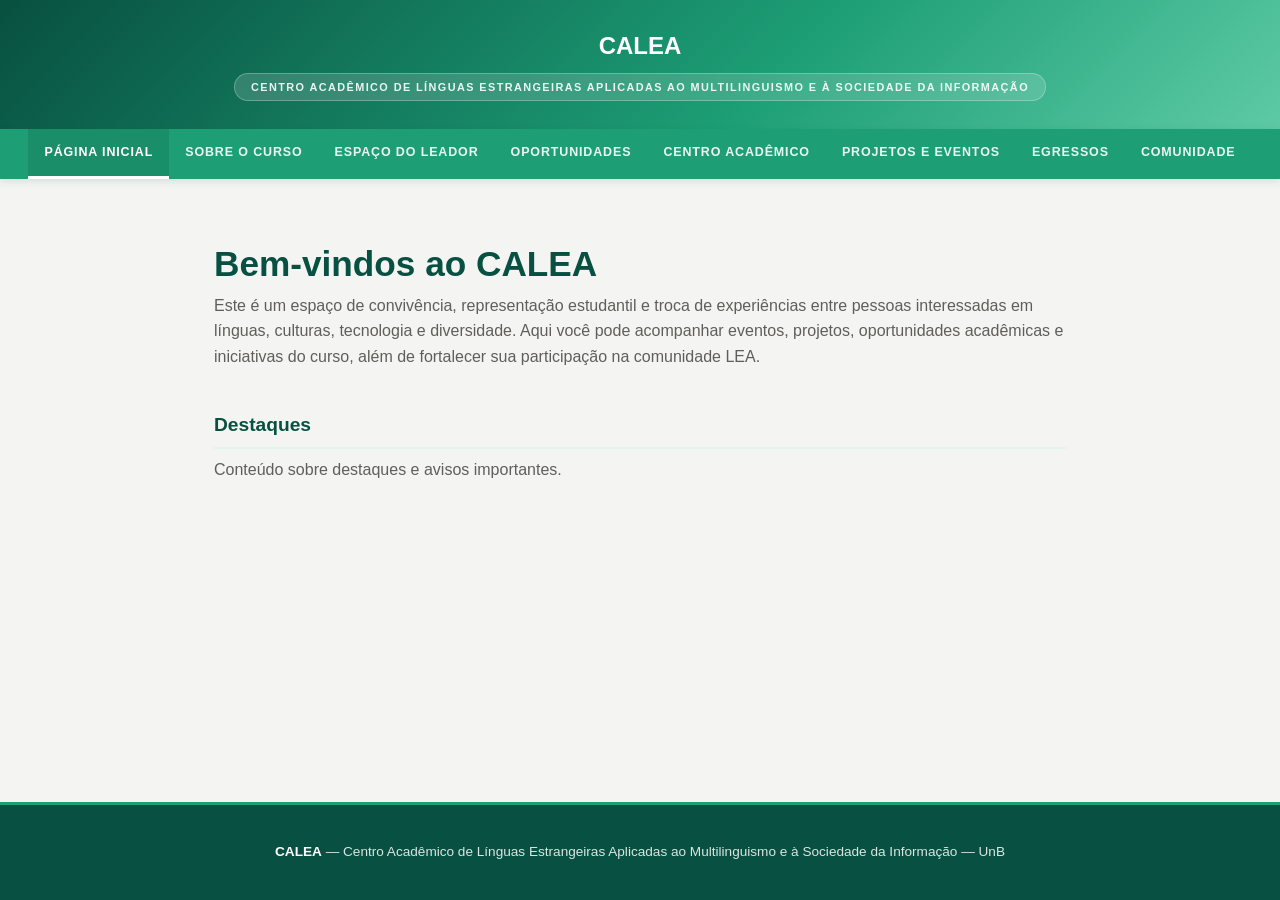
==== index.html @ 13c32c05 "Add files via upload" ====
<!DOCTYPE html>
<html lang="pt-br">
<head>
    <meta charset="UTF-8">
    <meta name="viewport" content="width=device-width, initial-scale=1.0">
    <title>CALEA — Página Inicial</title>
    <link rel="stylesheet" href="style.css">
    <link rel="icon" type="image/png" sizes="16x16" href="imagens_favicons/favicon_io/favicon-16x16.png">
</head>
<body>
    <header>
        <h1><a href="index.html">CALEA</a></h1>
        <div class="hero-tag">Centro Acadêmico de Línguas Estrangeiras APLICADAS ao Multilinguismo e à Sociedade da Informação</div>
    </header>

    <nav>
        <a href="index.html" class="ativo">Página Inicial</a>
        <a href="sobre_o_curso.html">Sobre o Curso</a>
        <a href="espaco_leador.html">Espaço do Leador</a>
        <a href="oportunidades.html">Oportunidades</a>
        <a href="calea.html">Centro Acadêmico</a>
        <a href="projetos_eventos.html">Projetos e Eventos</a>
        <a href="egressos.html">Egressos</a>
        <a href="comunidade.html">Comunidade</a>
    </nav>

    <main>
        <h1>Bem-vindos ao CALEA</h1>
        <p>Este é um espaço de convivência, representação estudantil e troca de experiências entre 
        pessoas interessadas em línguas, culturas, tecnologia e diversidade. Aqui você pode acompanhar
         eventos, projetos, oportunidades acadêmicas e iniciativas do curso, além de fortalecer sua participação na comunidade LEA.</p>

        <h2>Destaques</h2>
        <p>Conteúdo sobre destaques e avisos importantes.</p>
    </main>

    <footer>
        <p><strong>CALEA</strong> &mdash; Centro Acadêmico de Línguas Estrangeiras Aplicadas ao Multilinguismo e à Sociedade da Informação &mdash; UnB</p>
    </footer>
</body>
</html>
---- style.css ----
/* ══════════════════════════════════════════
   CALEA — Folha de estilos global
   ══════════════════════════════════════════ */

:root {
    --verde: #1D9E75;
    --verde-escuro: #085041;
    --verde-claro: #E1F5EE;
    --verde-medio: #5DCAA5;
    --cinza-bg: #f4f5f2;
    --cinza-borda: #dde0da;
    --texto: #1a1a18;
    --texto-muted: #5f5e5a;
    --branco: #ffffff;
    --sombra-suave: 0 2px 12px rgba(8, 80, 65, 0.08);
    --sombra-media: 0 4px 24px rgba(8, 80, 65, 0.13);
    --raio: 14px;
    --raio-sm: 8px;
    --raio-pill: 999px;
}

/* ── RESET & BASE ── */
*, *::before, *::after { box-sizing: border-box; }

html, body { min-height: 100%; }

body {
    display: flex;
    flex-direction: column;
    min-height: 100vh;
    font-family: Arial, Verdana, Tahoma, Helvetica, sans-serif;
    margin: 0;
    padding: 0;
    font-size: 16px;
    background-color: var(--cinza-bg);
    color: var(--texto);
    line-height: 1.6;
}

main {
    flex: 1;
    max-width: 900px;
    margin: 0 auto;
    padding: 2.5rem 1.5rem 4rem;
    width: 100%;
    text-align: left;
}

/* ── TIPOGRAFIA GERAL ── */
h1 {
    font-size: clamp(1.6rem, 4vw, 2.2rem);
    font-weight: 800;
    color: var(--verde-escuro);
    margin-bottom: 0.5rem;
    line-height: 1.2;
}

h2 {
    font-size: 1.2rem;
    font-weight: 700;
    color: var(--verde-escuro);
    margin-top: 2.5rem;
    margin-bottom: 0.5rem;
    padding-bottom: 0.4rem;
    border-bottom: 2px solid var(--verde-claro);
}

h3 {
    font-size: 1rem;
    font-weight: 700;
    color: var(--verde);
    margin-top: 1.75rem;
    margin-bottom: 0.4rem;
}

p { margin: 0.5rem 0 1rem; color: var(--texto-muted); }

/* ── LINKS ── */
a { color: var(--verde); text-decoration: none; }
a:hover { color: var(--verde-escuro); text-decoration: underline; }

/* ══════════════════════════════════════════
   HEADER
   ══════════════════════════════════════════ */
header {
    background: linear-gradient(135deg, #085041 0%, #1D9E75 60%, #5DCAA5 100%);
    color: #fff;
    padding: 2rem 2rem 1.75rem;
    text-align: center;
    position: relative;
}

header h1 {
    font-size: 1.5rem;
    font-weight: 800;
    color: #fff;
    margin: 0 0 0.75rem;
    line-height: 1.2;
    border-bottom: none;
    padding-bottom: 0;
}

header h1 a { color: #fff; text-decoration: none; }
header h1 a:hover { color: rgba(255,255,255,0.8); text-decoration: none; }


.hero-tag {
    display: inline-block;
    background: rgba(255,255,255,0.15);
    border: 1px solid rgba(255,255,255,0.25);
    border-radius: 999px;
    padding: 0.3rem 1rem;
    font-size: 0.68rem;
    font-weight: 600;
    letter-spacing: 0.13em;
    text-transform: uppercase;
    color: rgba(255,255,255,0.9);
    line-height: 1.5;
}

/* ══════════════════════════════════════════
   NAVEGAÇÃO
   ══════════════════════════════════════════ */
nav {
    background-color: var(--verde);
    padding: 0;
    display: flex;
    flex-wrap: wrap;
    justify-content: center;
    gap: 0;
    box-shadow: 0 2px 8px rgba(8,80,65,0.15);
    position: sticky;
    top: 0;
    z-index: 100;
}

nav a,
.dropbtn {
    color: rgba(255,255,255,0.9);
    text-decoration: none;
    padding: 0.85rem 1rem;
    display: inline-block;
    font-size: 0.78rem;
    font-weight: 700;
    letter-spacing: 0.07em;
    text-transform: uppercase;
    border-bottom: 3px solid transparent;
    transition: background-color 0.18s ease, border-color 0.18s ease, color 0.18s ease;
}

nav a:hover,
.dropdown:hover .dropbtn {
    background-color: rgba(0,0,0,0.12);
    color: #fff;
    border-bottom-color: rgba(255,255,255,0.5);
    text-decoration: none;
}

nav a.ativo {
    border-bottom-color: #fff;
    color: #fff;
    background-color: rgba(0,0,0,0.1);
}

/* ── DROPDOWN ── */
.dropdown { position: relative; display: inline-block; }

.dropdown-content {
    display: none;
    position: absolute;
    top: 100%;
    left: 0;
    min-width: 200px;
    background-color: var(--branco);
    box-shadow: var(--sombra-media);
    z-index: 200;
    border-radius: 0 0 var(--raio-sm) var(--raio-sm);
    overflow: hidden;
}

.dropdown-content a {
    display: block;
    padding: 0.75rem 1rem;
    color: var(--verde-escuro);
    font-size: 0.85rem;
    border-bottom: none;
    letter-spacing: 0;
    text-transform: none;
    font-weight: 500;
}

.dropdown-content a:hover { background-color: var(--verde-claro); color: var(--verde-escuro); }
.dropdown:hover .dropdown-content { display: block; }

/* ══════════════════════════════════════════
   AVATARES
   ══════════════════════════════════════════ */
.avatar {
    width: 48px;
    height: 48px;
    border-radius: 50%;
    background: var(--verde-claro);
    color: var(--verde-escuro);
    font-size: 0.78rem;
    font-weight: 800;
    display: flex;
    align-items: center;
    justify-content: center;
    border: 2px solid var(--verde-medio);
    letter-spacing: 0.05em;
}

/* ══════════════════════════════════════════
   CARDS DE MEMBROS / GESTÃO
   ══════════════════════════════════════════ */
.container { max-width: 860px; margin: 0 auto; padding: 0; }

.gestao-grid {
    display: grid;
    grid-template-columns: repeat(auto-fit, minmax(160px, 1fr));
    gap: 1rem;
    margin-bottom: 1.5rem;
}

.membro-card {
    background: var(--branco);
    border: 1px solid var(--cinza-borda);
    border-radius: var(--raio);
    padding: 1.5rem 1rem;
    text-align: center;
    box-shadow: var(--sombra-suave);
    transition: box-shadow 0.2s, transform 0.2s;
}

.membro-card:hover {
    box-shadow: var(--sombra-media);
    transform: translateY(-2px);
}

.membro-card h4 {
    font-size: 0.88rem;
    font-weight: 700;
    margin: 0.5rem 0 0.2rem;
    color: var(--texto);
    border: none;
    padding: 0;
}

.membro-card .cargo {
    font-size: 0.75rem;
    color: var(--verde);
    font-weight: 600;
}

.lattes-link:hover { color: var(--verde-escuro); }

/* ══════════════════════════════════════════
   BOTÕES SOCIAL / PDF
   ══════════════════════════════════════════ */
.social-links { margin: 0.75rem 0; }

.social-links .btn-social {
    display: inline-flex;
    align-items: center;
    gap: 0.5rem;
    padding: 0.7rem 1.25rem;
    border: 1.5px solid var(--verde);
    border-radius: var(--raio-pill);
    background: var(--verde-claro);
    color: var(--verde-escuro);
    font-size: 0.92rem;
    font-weight: 700;
    text-decoration: none;
    transition: background 0.2s, color 0.2s, transform 0.2s, box-shadow 0.2s;
}

.social-links .btn-social i { font-size: 1.1rem; }

.social-links .btn-social:hover {
    background: var(--verde);
    color: #fff;
    transform: translateY(-2px);
    box-shadow: 0 4px 12px rgba(29,158,117,0.25);
    text-decoration: none;
}

.pdf-link { margin: 1rem 0 0; }

.pdf-link .btn-pdf {
    display: inline-flex;
    align-items: center;
    gap: 0.5rem;
    padding: 0.7rem 1.25rem;
    border: 1.5px solid var(--verde);
    border-radius: var(--raio-pill);
    background: #fff;
    color: var(--verde-escuro);
    font-size: 0.92rem;
    font-weight: 700;
    text-decoration: none;
    transition: background 0.2s, color 0.2s, transform 0.2s, box-shadow 0.2s;
}

.pdf-link .btn-pdf:hover {
    background: var(--verde);
    color: #fff;
    transform: translateY(-2px);
    box-shadow: 0 4px 12px rgba(29,158,117,0.25);
    text-decoration: none;
}

/* ══════════════════════════════════════════
   SEÇÃO FAQ
   ══════════════════════════════════════════ */
#faq {
    background: var(--branco);
    border-top: 1px solid var(--cinza-borda);
    padding: 3rem 1.5rem;
}

#faq .container {
    max-width: 720px;
    margin: 0 auto;
    padding: 0;
}

.section-title {
    font-size: 1.3rem;
    font-weight: 800;
    color: var(--verde-escuro);
    text-align: center;
    margin-bottom: 1.5rem;
    border: none;
    padding: 0;
}

.faq-list { display: grid; gap: 0.6rem; }

.faq-list details {
    background: var(--cinza-bg);
    border: 1px solid var(--cinza-borda);
    border-radius: var(--raio-sm);
    overflow: hidden;
    transition: box-shadow 0.2s;
}

.faq-list details[open] {
    border-color: var(--verde-medio);
    box-shadow: 0 0 0 3px rgba(29,158,117,0.08);
}

.faq-list summary {
    padding: 1rem 1.25rem;
    font-size: 0.92rem;
    font-weight: 600;
    color: var(--verde-escuro);
    cursor: pointer;
    list-style: none;
    display: flex;
    justify-content: space-between;
    align-items: center;
    user-select: none;
}

.faq-list summary::-webkit-details-marker { display: none; }

.faq-list summary::after {
    content: '+';
    font-size: 1.3rem;
    font-weight: 300;
    color: var(--verde);
    transition: transform 0.25s;
    flex-shrink: 0;
    margin-left: 1rem;
}

.faq-list details[open] summary::after {
    transform: rotate(45deg);
}

.faq-list details p {
    padding: 0 1.25rem 1rem;
    margin: 0;
    font-size: 0.9rem;
    color: var(--texto-muted);
    border-top: 1px solid var(--cinza-borda);
    padding-top: 0.75rem;
}

/* ══════════════════════════════════════════
   DURAÇÃO DO CURSO
   ══════════════════════════════════════════ */
.duracao-container {
    display: flex;
    align-items: center;
    justify-content: flex-start;
    gap: 1rem;
    margin: 1.25rem 0;
}

.duracao-destaque {
    display: flex;
    flex-direction: column;
    align-items: center;
    background: var(--verde-claro);
    border: 1px solid var(--cinza-borda);
    border-radius: var(--raio);
    padding: 1rem 2rem;
    min-width: 100px;
}

.duracao-num {
    font-size: 2.8rem;
    font-weight: 800;
    color: var(--verde-escuro);
    line-height: 1;
}

.duracao-label {
    font-size: 0.75rem;
    font-weight: 700;
    text-transform: uppercase;
    letter-spacing: 0.1em;
    color: var(--verde);
    margin-top: 0.3rem;
}

.duracao-sep { font-size: 2rem; color: var(--cinza-borda); font-weight: 300; }

/* ══════════════════════════════════════════
   ESTRUTURA CURRICULAR
   ══════════════════════════════════════════ */
.sec-desc {
    color: var(--texto-muted);
    font-size: 0.92rem;
    margin-bottom: 1.25rem;
}

.curriculo-grid {
    display: flex;
    gap: 1rem;
    justify-content: flex-start;
    flex-wrap: wrap;
    margin: 0 0 1.5rem;
}

.curriculo-card {
    display: flex;
    flex-direction: column;
    align-items: center;
    background: var(--branco);
    border: 1px solid var(--cinza-borda);
    border-radius: var(--raio);
    padding: 1.25rem 2rem;
    min-width: 200px;
    text-decoration: none;
    color: inherit;
    box-shadow: var(--sombra-suave);
    transition: border-color 0.2s, box-shadow 0.2s, transform 0.2s;
}

.curriculo-card:hover {
    border-color: var(--verde);
    box-shadow: var(--sombra-media);
    transform: translateY(-2px);
    text-decoration: none;
}

.curriculo-card--destaque {
    border-color: var(--verde);
    box-shadow: 0 0 0 3px rgba(29,158,117,0.15);
}

.curriculo-badge {
    font-size: 0.68rem;
    font-weight: 700;
    text-transform: uppercase;
    letter-spacing: 0.1em;
    background: var(--verde);
    color: #fff;
    border-radius: var(--raio-pill);
    padding: 0.15rem 0.65rem;
    margin-bottom: 0.75rem;
}

.curriculo-codigo { font-size: 1.6rem; font-weight: 800; color: var(--verde-escuro); line-height: 1; }
.curriculo-ano { font-size: 0.78rem; color: var(--texto-muted); margin-top: 0.3rem; }
.curriculo-link { font-size: 0.78rem; font-weight: 600; color: var(--verde); margin-top: 0.75rem; }

/* ══════════════════════════════════════════
   FLUXO SEMESTRAL
   ══════════════════════════════════════════ */
.fluxo-grid {
    display: grid;
    grid-template-columns: repeat(auto-fit, minmax(200px, 1fr));
    gap: 0.75rem;
    margin: 0 0 2rem;
    text-align: left;
}

.fluxo-sem {
    background: var(--branco);
    border: 1px solid var(--cinza-borda);
    border-radius: var(--raio-sm);
    overflow: hidden;
    box-shadow: var(--sombra-suave);
}

.fluxo-sem-header {
    background: var(--verde-escuro);
    color: #fff;
    font-size: 0.78rem;
    font-weight: 700;
    padding: 0.55rem 0.9rem;
    display: flex;
    justify-content: space-between;
    letter-spacing: 0.04em;
}

.fluxo-sem-header span { font-weight: 400; opacity: 0.8; }

.fluxo-sem ul { list-style: none; margin: 0; padding: 0.6rem 0.9rem; }

.fluxo-sem ul li {
    font-size: 0.82rem;
    color: var(--texto);
    padding: 0.28rem 0;
    border-bottom: 1px solid rgba(0,0,0,0.06);
    line-height: 1.35;
}

.fluxo-sem ul li:last-child { border-bottom: none; }

/* ══════════════════════════════════════════
   CALENDÁRIO ACADÊMICO
   ══════════════════════════════════════════ */
.cal-periodo-grid {
    display: grid;
    grid-template-columns: repeat(auto-fit, minmax(150px, 1fr));
    gap: 0.75rem;
    margin: 0 0 1.5rem;
}

.cal-periodo {
    background: var(--verde-escuro);
    color: #fff;
    border-radius: var(--raio-sm);
    padding: 1rem 0.75rem;
    display: flex;
    flex-direction: column;
    align-items: center;
    gap: 0.35rem;
    box-shadow: var(--sombra-suave);
}

.cal-periodo-label {
    font-size: 0.7rem;
    font-weight: 600;
    text-transform: uppercase;
    letter-spacing: 0.08em;
    opacity: 0.75;
    line-height: 1.3;
    text-align: center;
}

.cal-periodo-data { font-size: 1rem; font-weight: 700; }

/* ══════════════════════════════════════════
   OUTROS COMPONENTES LEGADOS
   ══════════════════════════════════════════ */
.doc-list { display: grid; gap: 0.75rem; }
.doc-item { display: flex; align-items: center; justify-content: space-between; padding: 1rem 1.25rem; background: var(--branco); border: 1px solid var(--cinza-borda); border-radius: var(--raio-sm); gap: 1rem; }
.doc-item-info { display: flex; align-items: center; gap: 0.75rem; }
.doc-item-info .doc-icon { font-size: 1.2rem; }
.doc-item-info h4 { font-size: 0.9rem; font-weight: 600; border: none; padding: 0; margin: 0; color: var(--texto); }
.doc-item-info p { font-size: 0.78rem; color: var(--texto-muted); margin: 0; }

.contato-grid { display: grid; grid-template-columns: repeat(auto-fit, minmax(200px, 1fr)); gap: 1rem; }
.contato-item { display: flex; align-items: flex-start; gap: 0.75rem; padding: 1.25rem; background: var(--branco); border: 1px solid var(--cinza-borda); border-radius: var(--raio-sm); }
.contato-icon { width: 38px; height: 38px; border-radius: 9px; background: var(--verde-claro); display: flex; align-items: center; justify-content: center; font-size: 1rem; flex-shrink: 0; }
.contato-info .label { font-size: 0.72rem; font-weight: 600; text-transform: uppercase; letter-spacing: 0.09em; color: var(--texto-muted); margin-bottom: 0.2rem; }
.contato-info .valor { font-size: 0.9rem; color: var(--verde-escuro); font-weight: 500; }
.contato-info a { color: var(--verde-escuro); text-decoration: none; }
.contato-info a:hover { color: var(--verde); }

.steps { counter-reset: step; display: grid; gap: 1rem; }
.step { display: flex; gap: 1rem; align-items: flex-start; padding: 1.1rem 1.25rem; background: var(--branco); border: 1px solid var(--cinza-borda); border-radius: var(--raio-sm); }
.step-n { width: 32px; height: 32px; border-radius: 50%; background: var(--verde-claro); color: var(--verde-escuro); font-weight: 800; font-size: 0.9rem; display: flex; align-items: center; justify-content: center; flex-shrink: 0; }
.step h4 { font-size: 0.9rem; font-weight: 600; margin-bottom: 0.2rem; border: none; padding: 0; color: var(--texto); }
.step p { font-size: 0.85rem; color: var(--texto-muted); margin: 0; }

/* ══════════════════════════════════════════
   FOOTER
   ══════════════════════════════════════════ */
footer {
    background: var(--verde-escuro);
    color: rgba(255,255,255,0.85);
    text-align: center;
    padding: 2rem 1.5rem;
    font-size: 0.85rem;
    border-top: 3px solid var(--verde);
}

footer strong { color: #fff; }
footer p { margin: 0.3rem 0; color: rgba(255,255,255,0.85); }

.footer-creditos { font-size: 0.75rem; opacity: 0.6; margin-top: 0.5rem !important; }
.footer-creditos a { color: var(--verde-medio); text-decoration: underline; }
.footer-creditos a:hover { color: #fff; }

/* ══════════════════════════════════════════
   RESPONSIVO
   ══════════════════════════════════════════ */
@media (max-width: 640px) {
    main { padding: 1.5rem 1rem 3rem; }

    nav {
        flex-direction: column;
        align-items: stretch;
        position: static;
    }

    nav a, .dropbtn {
        padding: 0.75rem 1rem;
        border-bottom: 1px solid rgba(255,255,255,0.1);
        border-left: 3px solid transparent;
        text-align: left;
        font-size: 0.82rem;
    }

    nav a:hover { border-left-color: #fff; border-bottom-color: rgba(255,255,255,0.1); }

    .duracao-container { justify-content: center; }
    .curriculo-grid { justify-content: center; }
}
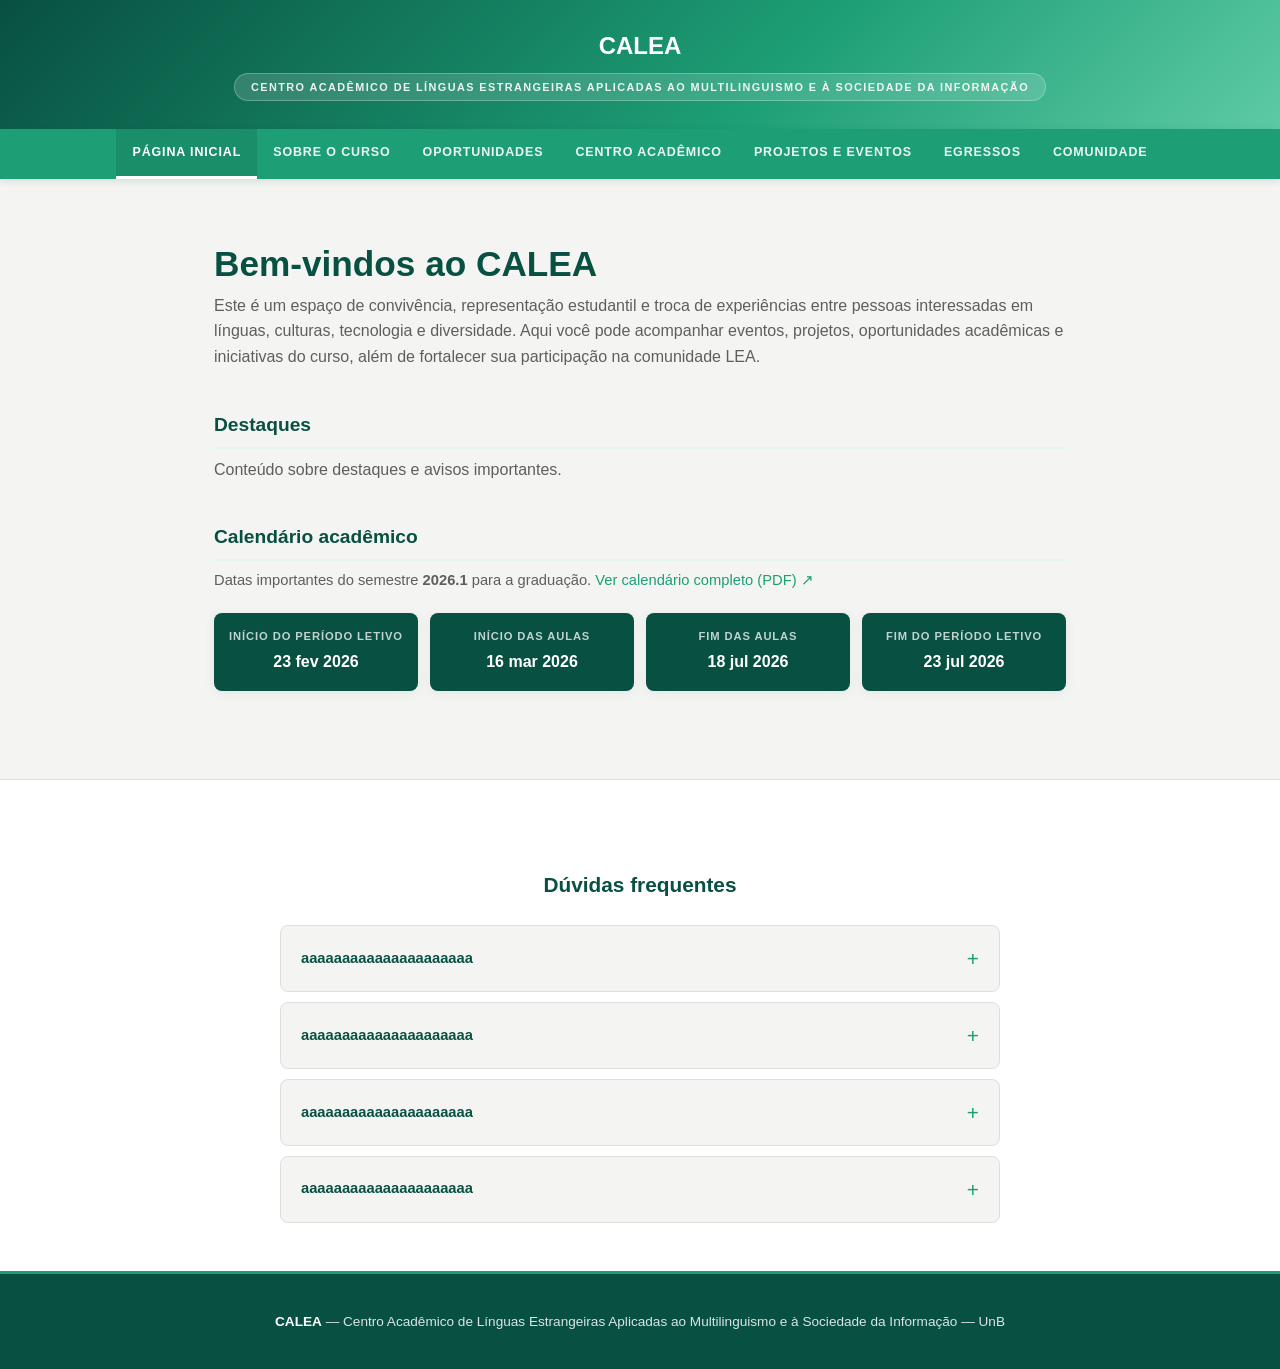
==== commit 46712640: "Add files via upload" ====
--- a/index.html
+++ b/index.html
@@ -16,7 +16,6 @@
     <nav>
         <a href="index.html" class="ativo">Página Inicial</a>
         <a href="sobre_o_curso.html">Sobre o Curso</a>
-        <a href="espaco_leador.html">Espaço do Leador</a>
         <a href="oportunidades.html">Oportunidades</a>
         <a href="calea.html">Centro Acadêmico</a>
         <a href="projetos_eventos.html">Projetos e Eventos</a>
@@ -32,10 +31,65 @@
 
         <h2>Destaques</h2>
         <p>Conteúdo sobre destaques e avisos importantes.</p>
+
+        <h2>Calendário acadêmico</h2>
+        <p class="sec-desc">
+            Datas importantes do semestre <strong>2026.1</strong> para a graduação.
+            <a href="https://saa.unb.br/wp-content/uploads/2026/02/2026_1_Calend_Ativ_Grad_27_02_2026.pdf" target="_blank">
+                Ver calendário completo (PDF) ↗
+            </a>
+        </p>
+
+        <div class="cal-periodo-grid">
+            <div class="cal-periodo">
+                <span class="cal-periodo-label">Início do período letivo</span>
+                <span class="cal-periodo-data">23 fev 2026</span>
+            </div>
+            <div class="cal-periodo">
+                <span class="cal-periodo-label">Início das aulas</span>
+                <span class="cal-periodo-data">16 mar 2026</span>
+            </div>
+            <div class="cal-periodo">
+                <span class="cal-periodo-label">Fim das aulas</span>
+                <span class="cal-periodo-data">18 jul 2026</span>
+            </div>
+            <div class="cal-periodo">
+                <span class="cal-periodo-label">Fim do período letivo</span>
+                <span class="cal-periodo-data">23 jul 2026</span>
+            </div>
+        </div>
+
     </main>
+
+
+    <section id="faq">
+        <div class="container">
+            <h2 class="section-title">Dúvidas frequentes</h2>
+            <div class="faq-list">
+                <details>
+                    <summary>aaaaaaaaaaaaaaaaaaaaa</summary>
+                    <p>bbbbbbbbb</p>
+                </details>
+                <details>
+                    <summary>aaaaaaaaaaaaaaaaaaaaa</summary>
+                    <p>bbbbbbbbb</p>
+                </details>
+                <details>
+                    <summary>aaaaaaaaaaaaaaaaaaaaa</summary>
+                    <p>bbbbbbbbb</p>
+                </details>
+                <details>
+                    <summary>aaaaaaaaaaaaaaaaaaaaa</summary>
+                    <p>bbbbbbbbb</p>
+                </details>
+            </div>
+        </div>
+    </section>
+
 
     <footer>
         <p><strong>CALEA</strong> &mdash; Centro Acadêmico de Línguas Estrangeiras Aplicadas ao Multilinguismo e à Sociedade da Informação &mdash; UnB</p>
     </footer>
+<script src="nav.js"></script>
 </body>
 </html>
--- a/style.css
+++ b/style.css
@@ -68,7 +68,7 @@
 h3 {
     font-size: 1rem;
     font-weight: 700;
-    color: var(--verde);
+    color: var(--verde-escuro);
     margin-top: 1.75rem;
     margin-bottom: 0.4rem;
 }
@@ -127,11 +127,68 @@
     display: flex;
     flex-wrap: wrap;
     justify-content: center;
+    align-items: center;
     gap: 0;
     box-shadow: 0 2px 8px rgba(8,80,65,0.15);
     position: sticky;
     top: 0;
     z-index: 100;
+}
+
+.menu-toggle {
+    display: none;
+    flex-direction: column;
+    background: none;
+    border: none;
+    cursor: pointer;
+    padding: 0.5rem;
+    gap: 5px;
+}
+
+.menu-toggle span {
+    width: 25px;
+    height: 3px;
+    background: #fff;
+    border-radius: 2px;
+    transition: all 0.3s ease;
+}
+
+nav.active .menu-toggle span:nth-child(1) {
+    transform: rotate(45deg) translate(8px, 8px);
+}
+
+nav.active .menu-toggle span:nth-child(2) {
+    opacity: 0;
+}
+
+nav.active .menu-toggle span:nth-child(3) {
+    transform: rotate(-45deg) translate(7px, -7px);
+}
+
+.skip-to-content {
+    position: absolute;
+    top: -40px;
+    left: 0;
+    background: var(--verde-escuro);
+    color: #fff;
+    padding: 0.5rem 1rem;
+    border-radius: 0 0 8px 0;
+    text-decoration: none;
+    font-size: 0.85rem;
+    font-weight: 700;
+    z-index: 1000;
+}
+
+.skip-to-content:focus {
+    top: 0;
+}
+
+.nav-links {
+    display: flex;
+    flex-wrap: wrap;
+    justify-content: center;
+    gap: 0;
+    flex: 1;
 }
 
 nav a,
@@ -192,6 +249,50 @@
 .dropdown-content a:hover { background-color: var(--verde-claro); color: var(--verde-escuro); }
 .dropdown:hover .dropdown-content { display: block; }
 
+/* ── RESPONSIVIDADE (MOBILE) ── */
+@media (max-width: 768px) {
+    .menu-toggle {
+        display: flex;
+        margin-right: 1rem;
+    }
+
+    .nav-links {
+        position: absolute;
+        top: 100%;
+        left: 0;
+        right: 0;
+        background-color: var(--verde);
+        flex-direction: column;
+        gap: 0;
+        max-height: 0;
+        overflow: hidden;
+        transition: max-height 0.3s ease;
+    }
+
+    nav.active .nav-links {
+        max-height: 500px;
+    }
+
+    .nav-links a {
+        padding: 1rem;
+        border-bottom: 1px solid rgba(255,255,255,0.1);
+        border-left: 3px solid transparent;
+        border-radius: 0;
+        display: block;
+        width: 100%;
+    }
+
+    .nav-links a.ativo {
+        border-left-color: #fff;
+        border-bottom-color: 1px solid rgba(255,255,255,0.1);
+    }
+
+    .nav-links a:hover {
+        border-bottom-color: 1px solid rgba(255,255,255,0.1);
+        border-left-color: rgba(255,255,255,0.5);
+    }
+}
+
 /* ══════════════════════════════════════════
    AVATARES
    ══════════════════════════════════════════ */
@@ -235,6 +336,7 @@
 .membro-card:hover {
     box-shadow: var(--sombra-media);
     transform: translateY(-2px);
+
 }
 
 .membro-card h4 {
@@ -589,6 +691,137 @@
 .step h4 { font-size: 0.9rem; font-weight: 600; margin-bottom: 0.2rem; border: none; padding: 0; color: var(--texto); }
 .step p { font-size: 0.85rem; color: var(--texto-muted); margin: 0; }
 
+
+
+
+
+.prof-overlay {
+    display: none;
+    position: fixed;
+    inset: 0;
+    background: rgba(0,0,0,0.45);
+    z-index: 999;
+    align-items: center;
+    justify-content: center;
+    padding: 1.5rem;
+}
+.prof-overlay:target {
+    display: flex;
+}
+.prof-modal {
+    background: #fff;
+    border-radius: 14px;
+    max-width: 620px;
+    width: 100%;
+    max-height: 85vh;
+    overflow-y: auto;
+    padding: 2rem;
+    position: relative;
+    box-shadow: 0 8px 40px rgba(8,80,65,0.18);
+}
+.modal-header {
+    display: flex;
+    align-items: center;
+    gap: 1rem;
+    margin-bottom: 1.25rem;
+    padding-bottom: 1.25rem;
+    border-bottom: 2px solid #E1F5EE;
+}
+.modal-nome { margin: 0 0 0.2rem; font-size: 1.1rem; color: #085041; }
+.modal-cargo { font-size: 0.82rem; color: #1D9E75; font-weight: 600; }
+.modal-bio { font-size: 0.9rem; color: #5f5e5a; line-height: 1.75; margin-bottom: 1.25rem; }
+.modal-bio p { margin: 0 0 0.85rem; }
+.modal-links { display: flex; gap: 0.75rem; flex-wrap: wrap; }
+.btn-lattes {
+    display: inline-flex;
+    align-items: center;
+    padding: 0.5rem 1rem;
+    border: 1.5px solid #1D9E75;
+    border-radius: 999px;
+    background: #E1F5EE;
+    color: #085041;
+    font-size: 0.85rem;
+    font-weight: 700;
+    text-decoration: none;
+}
+.btn-email {
+    display: inline-flex;
+    align-items: center;
+    padding: 0.5rem 1rem;
+    border: 1.5px solid #dde0da;
+    border-radius: 999px;
+    background: #fff;
+    color: #085041;
+    font-size: 0.85rem;
+    font-weight: 700;
+    text-decoration: none;
+}
+.btn-fechar {
+    position: absolute;
+    top: 1rem;
+    right: 1rem;
+    background: none;
+    border: 1px solid #dde0da;
+    border-radius: 8px;
+    padding: 0.3rem 0.75rem;
+    font-size: 0.85rem;
+    color: #5f5e5a;
+    text-decoration: none;
+}
+.btn-fechar:hover { background: #f4f5f2; color: #085041; text-decoration: none; }
+.membro-card { cursor: pointer; }
+
+/* ── REDE DE LEAS ── */
+.lea-network {
+    display: grid;
+    grid-template-columns: repeat(auto-fit, minmax(280px, 1fr));
+    gap: 1.5rem;
+    margin: 1.5rem 0;
+}
+.lea-item {
+    padding: 1.25rem;
+    border: 1px solid #E1F5EE;
+    border-radius: 10px;
+    background: #f8fdf9;
+    transition: all 0.3s ease;
+}
+.lea-item:hover {
+    border-color: #1D9E75;
+    box-shadow: 0 4px 12px rgba(29, 158, 117, 0.12);
+}
+.lea-item h3 {
+    font-size: 0.95rem;
+    color: #085041;
+    margin: 0 0 0.5rem;
+    font-weight: 700;
+}
+.lea-institution {
+    font-size: 0.85rem;
+    color: #5f5e5a;
+    margin: 0 0 0.75rem;
+    font-weight: 600;
+}
+
+/* ── FOTOS DE PROFESSORES ── */
+.avatar-foto {
+    width: 48px;
+    height: 48px;
+    border-radius: 50%;
+    object-fit: cover;
+    border: 2px solid var(--verde-medio);
+    display: block;
+    margin: 0 auto .75rem;
+}
+.avatar-foto-lg {
+    width: 56px;
+    height: 56px;
+    border-radius: 50%;
+    object-fit: cover;
+    border: 2px solid var(--verde-medio);
+    flex-shrink: 0;
+}
+ 
+
 /* ══════════════════════════════════════════
    FOOTER
    ══════════════════════════════════════════ */
@@ -613,23 +846,7 @@
    ══════════════════════════════════════════ */
 @media (max-width: 640px) {
     main { padding: 1.5rem 1rem 3rem; }
-
-    nav {
-        flex-direction: column;
-        align-items: stretch;
-        position: static;
-    }
-
-    nav a, .dropbtn {
-        padding: 0.75rem 1rem;
-        border-bottom: 1px solid rgba(255,255,255,0.1);
-        border-left: 3px solid transparent;
-        text-align: left;
-        font-size: 0.82rem;
-    }
-
-    nav a:hover { border-left-color: #fff; border-bottom-color: rgba(255,255,255,0.1); }
-
     .duracao-container { justify-content: center; }
     .curriculo-grid { justify-content: center; }
 }
+
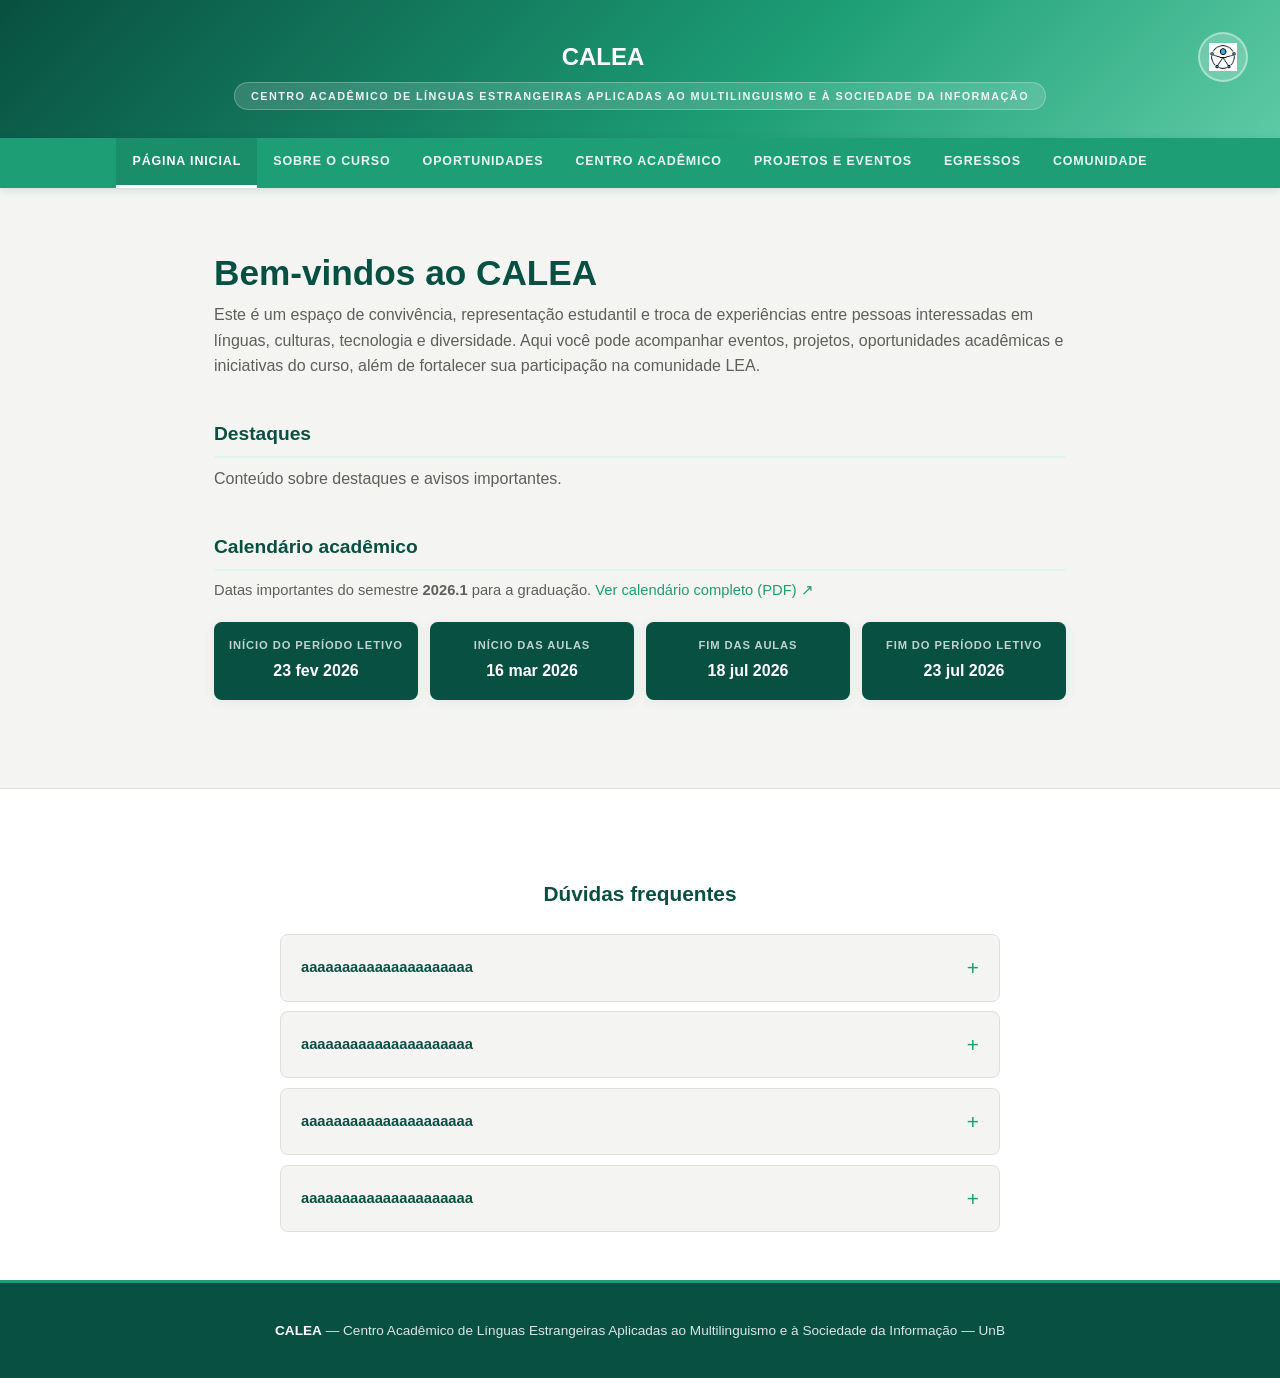
==== commit 8c4af137: "Add files via upload" ====
--- a/index.html
+++ b/index.html
@@ -9,9 +9,44 @@
 </head>
 <body>
     <header>
-        <h1><a href="index.html">CALEA</a></h1>
+        <div class="header-top">
+            <h1><a href="index.html">CALEA</a></h1>
+            <button id="btn-acessibilidade" class="btn-acessibilidade" aria-label="Abrir painel de acessibilidade">
+                <img src="imagens/acessibilidade/acessibilidade_internacional.png" alt="Símbolo de acessibilidade" class="icon-acessibilidade">
+            </button>
+        </div>
         <div class="hero-tag">Centro Acadêmico de Línguas Estrangeiras APLICADAS ao Multilinguismo e à Sociedade da Informação</div>
     </header>
+
+    <!-- Painel de Acessibilidade -->
+    <div id="painel-acessibilidade" class="painel-acessibilidade" hidden>
+        <div class="painel-conteudo">
+            <button class="btn-fechar" id="btn-fechar-painel" aria-label="Fechar painel">&times;</button>
+            <h3>Acessibilidade</h3>
+            
+            <!-- Controle de Tamanho de Fonte -->
+            <div class="acess-grupo">
+                <label>Tamanho da fonte:</label>
+                <div class="controle-fonte">
+                    <button id="btn-font-menor" class="btn-font" title="Diminuir">A−</button>
+                    <span id="font-atual" class="font-atual">100%</span>
+                    <button id="btn-font-maior" class="btn-font" title="Aumentar">A+</button>
+                    <button id="btn-font-reset" class="btn-reset" title="Restaurar padrão">Padrão</button>
+                </div>
+            </div>
+
+            <!-- Modos de Visão para Daltônicos -->
+            <div class="acess-grupo">
+                <label>Modo de cores:</label>
+                <div class="controle-cores">
+                    <button id="modo-Padrão" class="modo-btn ativo" data-modo="Padrão">Padrão</button>
+                    <button id="modo-protanopia" class="modo-btn" data-modo="protanopia" title="Daltonismo Vermelho-Verde">Protanopia</button>
+                    <button id="modo-deuteranopia" class="modo-btn" data-modo="deuteranopia" title="Daltonismo Vermelho-Verde">Deuteranopia</button>
+                    <button id="modo-tritanopia" class="modo-btn" data-modo="tritanopia" title="Daltonismo Azul-Amarelo">Tritanopia</button>
+                </div>
+            </div>
+        </div>
+    </div>
 
     <nav>
         <a href="index.html" class="ativo">Página Inicial</a>
@@ -91,5 +126,6 @@
         <p><strong>CALEA</strong> &mdash; Centro Acadêmico de Línguas Estrangeiras Aplicadas ao Multilinguismo e à Sociedade da Informação &mdash; UnB</p>
     </footer>
 <script src="nav.js"></script>
+<script src="acessibilidade.js"></script>
 </body>
 </html>
--- a/style.css
+++ b/style.css
@@ -721,8 +721,8 @@
 }
 .modal-header {
     display: flex;
-    align-items: center;
-    gap: 1rem;
+    align-items: flex-start;
+    gap: 1.25rem;
     margin-bottom: 1.25rem;
     padding-bottom: 1.25rem;
     border-bottom: 2px solid #E1F5EE;
@@ -813,12 +813,13 @@
     margin: 0 auto .75rem;
 }
 .avatar-foto-lg {
-    width: 56px;
-    height: 56px;
+    width: 120px;
+    height: 120px;
     border-radius: 50%;
     object-fit: cover;
-    border: 2px solid var(--verde-medio);
+    border: 3px solid var(--verde-medio);
     flex-shrink: 0;
+
 }
  
 
@@ -842,6 +843,251 @@
 .footer-creditos a:hover { color: #fff; }
 
 /* ══════════════════════════════════════════
+   ACESSIBILIDADE
+   ══════════════════════════════════════════ */
+
+.header-top {
+    display: flex;
+    justify-content: space-between;
+    align-items: center;
+    gap: 1.5rem;
+}
+
+.header-top h1 {
+    flex: 1;
+    margin: 0;
+}
+
+.btn-acessibilidade {
+    background: rgba(255, 255, 255, 0.2);
+    border: 2px solid rgba(255, 255, 255, 0.4);
+    border-radius: 50%;
+    width: 50px;
+    height: 50px;
+    display: flex;
+    align-items: center;
+    justify-content: center;
+    cursor: pointer;
+    transition: all 0.3s ease;
+    padding: 0;
+    flex-shrink: 0;
+}
+
+.btn-acessibilidade:hover {
+    background: rgba(255, 255, 255, 0.3);
+    border-color: rgba(255, 255, 255, 0.6);
+    transform: scale(1.05);
+}
+
+.icon-acessibilidade {
+    width: 28px;
+    height: 28px;
+    object-fit: contain;
+}
+
+.painel-acessibilidade {
+    position: fixed;
+    top: 0;
+    left: 0;
+    right: 0;
+    bottom: 0;
+    background: rgba(0, 0, 0, 0.5);
+    display: flex;
+    align-items: flex-start;
+    justify-content: flex-end;
+    z-index: 9999;
+    padding-top: 80px;
+}
+
+.painel-acessibilidade[hidden] {
+    display: none;
+}
+
+.painel-conteudo {
+    background: white;
+    width: 100%;
+    max-width: 350px;
+    border-radius: 12px 0 0 12px;
+    padding: 2rem;
+    box-shadow: -4px 0 20px rgba(0, 0, 0, 0.15);
+    max-height: 80vh;
+    overflow-y: auto;
+    animation: slideIn 0.3s ease;
+}
+
+@keyframes slideIn {
+    from {
+        transform: translateX(100%);
+        opacity: 0;
+    }
+    to {
+        transform: translateX(0);
+        opacity: 1;
+    }
+}
+
+.btn-fechar {
+    position: absolute;
+    top: 1rem;
+    right: 1rem;
+    background: none;
+    border: none;
+    font-size: 1.8rem;
+    cursor: pointer;
+    color: #5f5e5a;
+    padding: 0;
+    width: 32px;
+    height: 32px;
+    display: flex;
+    align-items: center;
+    justify-content: center;
+    border-radius: 50%;
+    transition: all 0.2s ease;
+}
+
+.btn-fechar:hover {
+    background: #f0f0f0;
+    color: #000;
+}
+
+.painel-acessibilidade h3 {
+    margin: 0 0 1.5rem 0;
+    color: var(--verde-escuro);
+    font-size: 1.2rem;
+}
+
+.acess-grupo {
+    margin-bottom: 1.75rem;
+}
+
+.acess-grupo label {
+    display: block;
+    font-weight: 600;
+    color: var(--verde-escuro);
+    margin-bottom: 0.75rem;
+    font-size: 0.95rem;
+}
+
+/* Controle de Fonte */
+.controle-fonte {
+    display: flex;
+    gap: 0.5rem;
+    align-items: center;
+    flex-wrap: wrap;
+}
+
+.btn-font {
+    background: var(--verde-claro);
+    border: 2px solid var(--verde-medio);
+    color: var(--verde-escuro);
+    padding: 0.5rem 0.75rem;
+    border-radius: 6px;
+    font-weight: 700;
+    cursor: pointer;
+    transition: all 0.2s ease;
+    font-size: 0.9rem;
+}
+
+.btn-font:hover {
+    background: var(--verde-medio);
+    color: white;
+}
+
+.font-atual {
+    min-width: 50px;
+    text-align: center;
+    font-weight: 600;
+    color: var(--verde);
+}
+
+.btn-reset {
+    background: #f4f5f2;
+    border: 1px solid var(--cinza-borda);
+    color: var(--texto-muted);
+    padding: 0.4rem 0.7rem;
+    border-radius: 4px;
+    cursor: pointer;
+    font-size: 0.8rem;
+    transition: all 0.2s ease;
+}
+
+.btn-reset:hover {
+    background: var(--cinza-borda);
+    color: var(--texto);
+}
+
+/* Controle de Cores - Modos Daltônicos */
+.controle-cores {
+    display: grid;
+    grid-template-columns: repeat(2, 1fr);
+    gap: 0.75rem;
+}
+
+.modo-btn {
+    padding: 0.75rem 1rem;
+    border: 2px solid var(--cinza-borda);
+    background: white;
+    color: var(--texto);
+    border-radius: 8px;
+    font-size: 0.85rem;
+    font-weight: 600;
+    cursor: pointer;
+    transition: all 0.3s ease;
+}
+
+.modo-btn:hover {
+    border-color: var(--verde);
+    background: var(--verde-claro);
+}
+
+.modo-btn.ativo {
+    background: var(--verde);
+    color: white;
+    border-color: var(--verde);
+}
+
+/* Filtros de Cores para Daltônicos */
+body.modo-protanopia {
+    filter: url(#protanopia-filter);
+}
+
+body.modo-deuteranopia {
+    filter: url(#deuteranopia-filter);
+}
+
+body.modo-tritanopia {
+    filter: url(#tritanopia-filter);
+}
+
+/* Aumento de Fonte Global */
+body.font-110 { font-size: 17.6px; }
+body.font-120 { font-size: 19.2px; }
+body.font-130 { font-size: 20.8px; }
+body.font-140 { font-size: 22.4px; }
+body.font-150 { font-size: 24px; }
+
+/* Responsivo */
+@media (max-width: 480px) {
+    .header-top {
+        flex-direction: column;
+    }
+    
+    .btn-acessibilidade {
+        align-self: flex-start;
+    }
+    
+    .painel-conteudo {
+        max-width: 100%;
+        border-radius: 12px;
+        margin: 1rem;
+    }
+    
+    .controle-cores {
+        grid-template-columns: 1fr;
+    }
+}
+
+/* ══════════════════════════════════════════
    RESPONSIVO
    ══════════════════════════════════════════ */
 @media (max-width: 640px) {
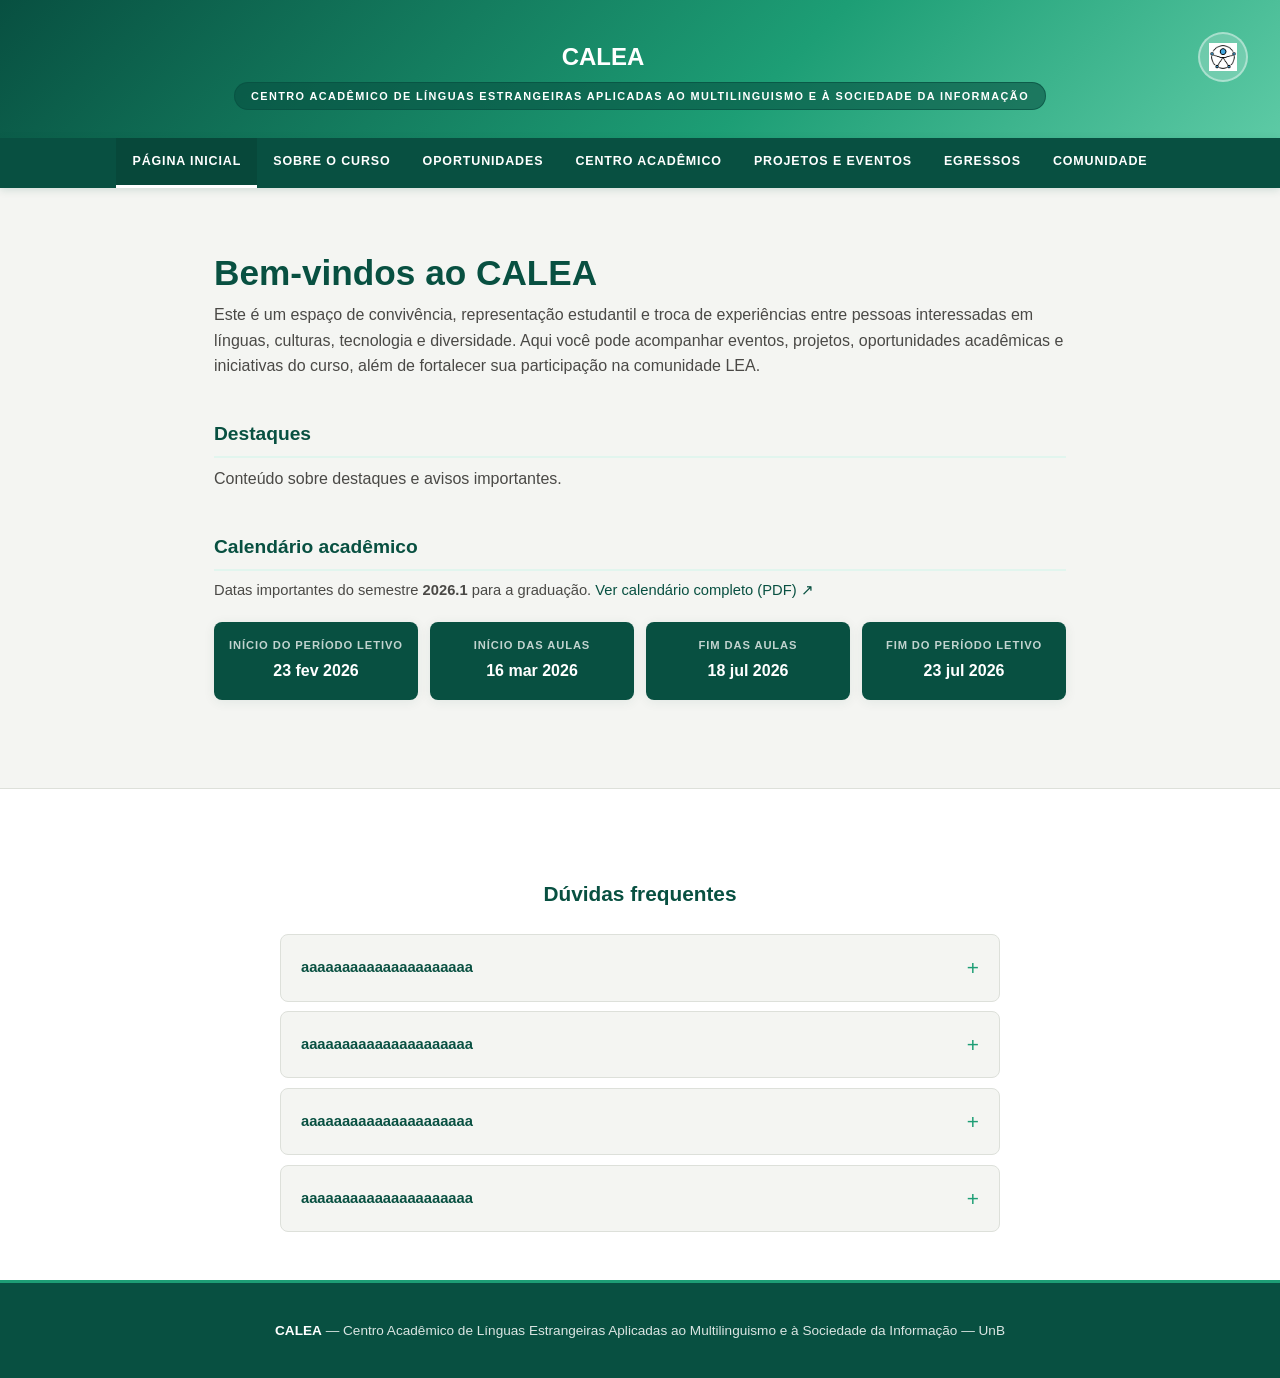
==== commit c998e294: "Add files via upload" ====
--- a/index.html
+++ b/index.html
@@ -22,7 +22,7 @@
     <div id="painel-acessibilidade" class="painel-acessibilidade" hidden>
         <div class="painel-conteudo">
             <button class="btn-fechar" id="btn-fechar-painel" aria-label="Fechar painel">&times;</button>
-            <h3>Acessibilidade</h3>
+            <h2>Acessibilidade</h2>
             
             <!-- Controle de Tamanho de Fonte -->
             <div class="acess-grupo">
--- a/style.css
+++ b/style.css
@@ -10,7 +10,7 @@
     --cinza-bg: #f4f5f2;
     --cinza-borda: #dde0da;
     --texto: #1a1a18;
-    --texto-muted: #5f5e5a;
+    --texto-muted: #4a4946;
     --branco: #ffffff;
     --sombra-suave: 0 2px 12px rgba(8, 80, 65, 0.08);
     --sombra-media: 0 4px 24px rgba(8, 80, 65, 0.13);
@@ -76,8 +76,8 @@
 p { margin: 0.5rem 0 1rem; color: var(--texto-muted); }
 
 /* ── LINKS ── */
-a { color: var(--verde); text-decoration: none; }
-a:hover { color: var(--verde-escuro); text-decoration: underline; }
+a { color: var(--verde-escuro); text-decoration: none; }
+a:hover { text-decoration: underline; }
 
 /* ══════════════════════════════════════════
    HEADER
@@ -106,15 +106,15 @@
 
 .hero-tag {
     display: inline-block;
-    background: rgba(255,255,255,0.15);
-    border: 1px solid rgba(255,255,255,0.25);
+    background: rgba(8,80,65,0.6);
+    border: 1px solid rgba(8,80,65,0.7);
     border-radius: 999px;
     padding: 0.3rem 1rem;
     font-size: 0.68rem;
     font-weight: 600;
     letter-spacing: 0.13em;
     text-transform: uppercase;
-    color: rgba(255,255,255,0.9);
+    color: #ffffff;
     line-height: 1.5;
 }
 
@@ -122,7 +122,7 @@
    NAVEGAÇÃO
    ══════════════════════════════════════════ */
 nav {
-    background-color: var(--verde);
+    background-color: var(--verde-escuro);
     padding: 0;
     display: flex;
     flex-wrap: wrap;
@@ -193,7 +193,7 @@
 
 nav a,
 .dropbtn {
-    color: rgba(255,255,255,0.9);
+    color: #ffffff;
     text-decoration: none;
     padding: 0.85rem 1rem;
     display: inline-block;
@@ -261,7 +261,7 @@
         top: 100%;
         left: 0;
         right: 0;
-        background-color: var(--verde);
+        background-color: var(--verde-escuro);
         flex-direction: column;
         gap: 0;
         max-height: 0;
@@ -354,7 +354,7 @@
     font-weight: 600;
 }
 
-.lattes-link:hover { color: var(--verde-escuro); }
+.lattes-link:hover { text-decoration: underline; }
 
 /* ══════════════════════════════════════════
    BOTÕES SOCIAL / PDF
@@ -523,11 +523,11 @@
     font-weight: 700;
     text-transform: uppercase;
     letter-spacing: 0.1em;
-    color: var(--verde);
+    color: var(--verde-escuro);
     margin-top: 0.3rem;
 }
 
-.duracao-sep { font-size: 2rem; color: var(--cinza-borda); font-weight: 300; }
+.duracao-sep { font-size: 2rem; color: var(--texto-muted); font-weight: 300; }
 
 /* ══════════════════════════════════════════
    ESTRUTURA CURRICULAR
@@ -578,7 +578,7 @@
     font-weight: 700;
     text-transform: uppercase;
     letter-spacing: 0.1em;
-    background: var(--verde);
+    background: var(--verde-escuro);
     color: #fff;
     border-radius: var(--raio-pill);
     padding: 0.15rem 0.65rem;
@@ -587,7 +587,7 @@
 
 .curriculo-codigo { font-size: 1.6rem; font-weight: 800; color: var(--verde-escuro); line-height: 1; }
 .curriculo-ano { font-size: 0.78rem; color: var(--texto-muted); margin-top: 0.3rem; }
-.curriculo-link { font-size: 0.78rem; font-weight: 600; color: var(--verde); margin-top: 0.75rem; }
+.curriculo-link { font-size: 0.78rem; font-weight: 600; color: var(--verde-escuro); margin-top: 0.75rem; }
 
 /* ══════════════════════════════════════════
    FLUXO SEMESTRAL
@@ -619,7 +619,7 @@
     letter-spacing: 0.04em;
 }
 
-.fluxo-sem-header span { font-weight: 400; opacity: 0.8; }
+.fluxo-sem-header span { font-weight: 400; }
 
 .fluxo-sem ul { list-style: none; margin: 0; padding: 0.6rem 0.9rem; }
 
@@ -950,10 +950,12 @@
     color: #000;
 }
 
-.painel-acessibilidade h3 {
+.painel-acessibilidade h2 {
     margin: 0 0 1.5rem 0;
     color: var(--verde-escuro);
     font-size: 1.2rem;
+    border: none;
+    padding: 0;
 }
 
 .acess-grupo {
@@ -1094,5 +1096,4 @@
     main { padding: 1.5rem 1rem 3rem; }
     .duracao-container { justify-content: center; }
     .curriculo-grid { justify-content: center; }
-}
-
+}
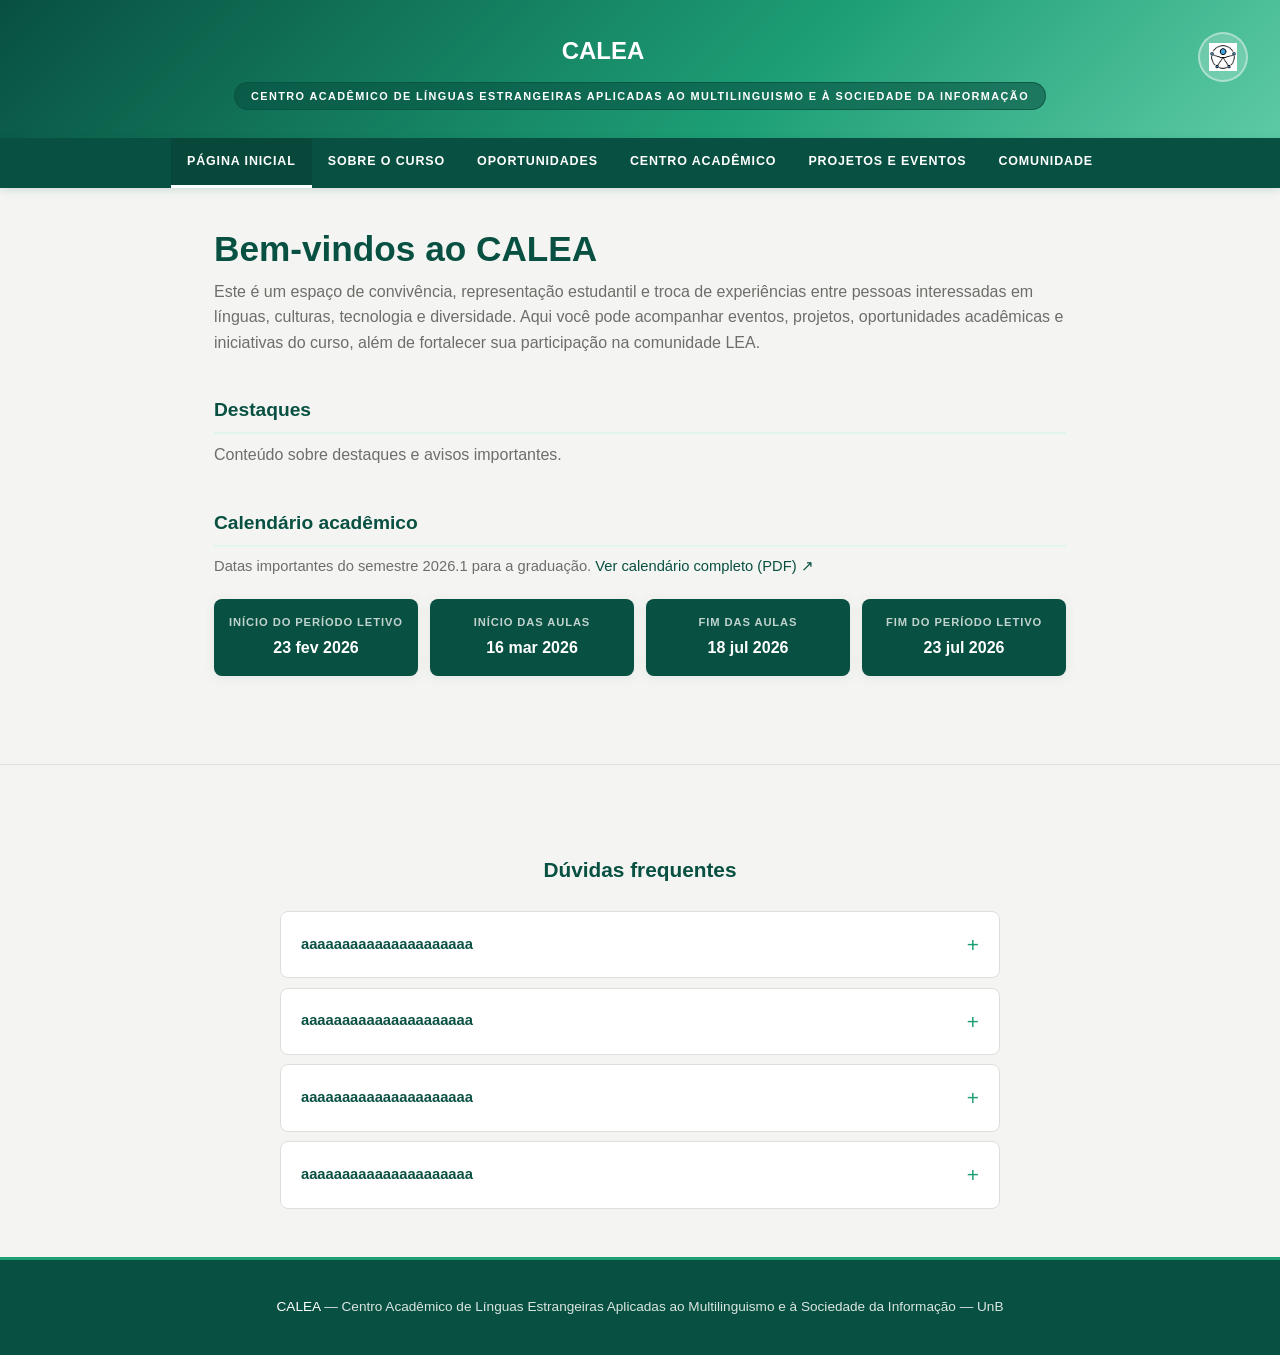
==== commit b29db012: "Add files via upload" ====
--- a/index.html
+++ b/index.html
@@ -8,9 +8,10 @@
     <link rel="icon" type="image/png" sizes="16x16" href="imagens_favicons/favicon_io/favicon-16x16.png">
 </head>
 <body>
+    <a href="#main-content" class="skip-to-content">Saltar para o conteúdo principal</a>
     <header>
         <div class="header-top">
-            <h1><a href="index.html">CALEA</a></h1>
+            <p class="site-title"><a href="index.html">CALEA</a></p>
             <button id="btn-acessibilidade" class="btn-acessibilidade" aria-label="Abrir painel de acessibilidade">
                 <img src="imagens/acessibilidade/acessibilidade_internacional.png" alt="Símbolo de acessibilidade" class="icon-acessibilidade">
             </button>
@@ -35,6 +36,13 @@
                 </div>
             </div>
 
+            <div class="acess-grupo">
+                <label></label>
+                <div class="dark-mode-toggle">
+                    <button id="btn-darkmode" class="btn-darkmode" title="Ativar/Desativar modo escuro">Modo Escuro</button>
+                </div>
+            </div>
+
             <!-- Modos de Visão para Daltônicos -->
             <div class="acess-grupo">
                 <label>Modo de cores:</label>
@@ -54,11 +62,10 @@
         <a href="oportunidades.html">Oportunidades</a>
         <a href="calea.html">Centro Acadêmico</a>
         <a href="projetos_eventos.html">Projetos e Eventos</a>
-        <a href="egressos.html">Egressos</a>
         <a href="comunidade.html">Comunidade</a>
     </nav>
 
-    <main>
+    <main id="main-content">
         <h1>Bem-vindos ao CALEA</h1>
         <p>Este é um espaço de convivência, representação estudantil e troca de experiências entre 
         pessoas interessadas em línguas, culturas, tecnologia e diversidade. Aqui você pode acompanhar
@@ -125,7 +132,6 @@
     <footer>
         <p><strong>CALEA</strong> &mdash; Centro Acadêmico de Línguas Estrangeiras Aplicadas ao Multilinguismo e à Sociedade da Informação &mdash; UnB</p>
     </footer>
-<script src="nav.js"></script>
-<script src="acessibilidade.js"></script>
+<script src="main.js"></script>
 </body>
 </html>
--- a/style.css
+++ b/style.css
@@ -10,25 +10,121 @@
     --cinza-bg: #f4f5f2;
     --cinza-borda: #dde0da;
     --texto: #1a1a18;
-    --texto-muted: #4a4946;
+    --texto-muted: #6f6d69;
     --branco: #ffffff;
     --sombra-suave: 0 2px 12px rgba(8, 80, 65, 0.08);
     --sombra-media: 0 4px 24px rgba(8, 80, 65, 0.13);
     --raio: 14px;
     --raio-sm: 8px;
     --raio-pill: 999px;
+    ;
 }
 
 /* ── RESET & BASE ── */
-*, *::before, *::after { box-sizing: border-box; }
-
-html, body { min-height: 100%; }
+*, *::before, *::after {
+    box-sizing: border-box;
+}
+
+html {
+    line-height: 1.15;
+    -webkit-text-size-adjust: 100%;
+}
+
+body,
+article,
+aside,
+details,
+figcaption,
+figure,
+footer,
+header,
+hgroup,
+menu,
+nav,
+section {
+    display: block;
+}
+
+html, body, div, span, applet, object, iframe,
+h1, h2, h3, h4, h5, h6, p, blockquote, pre,
+a, abbr, acronym, address, big, cite, code,
+del, dfn, em, img, ins, kbd, q, s, samp,
+small, strike, strong, sub, sup, tt, var,
+b, u, i, center,
+dl, dt, dd, ol, ul, li,
+fieldset, form, label, legend,
+table, caption, tbody, tfoot, thead, tr, th, td,
+article, aside, canvas, details, embed,
+figure, figcaption, footer, header, hgroup,
+menu, nav, output, ruby, section, summary,
+time, mark, audio, video {
+    margin: 0;
+    padding: 0;
+    border: 0;
+    font-size: 100%;
+    font: inherit;
+    vertical-align: baseline;
+}
+
+ol, ul {
+    list-style: none;
+}
+
+blockquote, q {
+    quotes: none;
+}
+
+blockquote::before, blockquote::after,
+q::before, q::after {
+    content: '';
+    content: none;
+}
+
+table {
+    border-collapse: collapse;
+    border-spacing: 0;
+}
+
+button,
+input,
+select,
+textarea {
+    font: inherit;
+}
+
+a {
+    text-decoration: none;
+    color: inherit;
+    background-color: transparent;
+}
+
+img,
+svg,
+video {
+    max-width: 100%;
+    height: auto;
+    display: block;
+}
+
+button,
+[type="button"],
+[type="reset"],
+[type="submit"] {
+    border: none;
+    background: none;
+    padding: 0;
+    cursor: pointer;
+}
+
+html, body {
+    min-height: 100%;
+}
 
 body {
     display: flex;
     flex-direction: column;
     min-height: 100vh;
-    font-family: Arial, Verdana, Tahoma, Helvetica, sans-serif;
+    font-family: Arial, Verdana, Tahoma, Times New Roman, Georgia, Helvetica, sans-serif;
     margin: 0;
     padding: 0;
     font-size: 16px;
@@ -90,19 +186,19 @@
     position: relative;
 }
 
-header h1 {
+.site-title {
     font-size: 1.5rem;
     font-weight: 800;
     color: #fff;
     margin: 0 0 0.75rem;
     line-height: 1.2;
-    border-bottom: none;
-    padding-bottom: 0;
-}
-
-header h1 a { color: #fff; text-decoration: none; }
-header h1 a:hover { color: rgba(255,255,255,0.8); text-decoration: none; }
-
+    flex: 1;
+    text-align: center;
+
+}
+
+.site-title a { color: #fff; text-decoration: none; }
+.site-title a:hover { color: rgba(255,255,255,0.8); text-decoration: none; }
 
 .hero-tag {
     display: inline-block;
@@ -167,7 +263,7 @@
 
 .skip-to-content {
     position: absolute;
-    top: -40px;
+    top: -9999px;
     left: 0;
     background: var(--verde-escuro);
     color: #fff;
@@ -176,11 +272,14 @@
     text-decoration: none;
     font-size: 0.85rem;
     font-weight: 700;
-    z-index: 1000;
-}
-
-.skip-to-content:focus {
+    z-index: 10000;
+}
+
+.skip-to-content:focus,
+.skip-to-content:focus-visible {
     top: 0;
+    outline: 3px solid #fff;
+    outline-offset: 2px;
 }
 
 .nav-links {
@@ -333,13 +432,19 @@
     transition: box-shadow 0.2s, transform 0.2s;
 }
 
+div[role="listitem"] {
+    display: contents;
+
+}
+
 .membro-card:hover {
     box-shadow: var(--sombra-media);
     transform: translateY(-2px);
 
 }
 
-.membro-card h4 {
+.membro-card h4,
+.membro-nome {
     font-size: 0.88rem;
     font-weight: 700;
     margin: 0.5rem 0 0.2rem;
@@ -415,7 +520,7 @@
    SEÇÃO FAQ
    ══════════════════════════════════════════ */
 #faq {
-    background: var(--branco);
+    background: var(--cinza-bg);
     border-top: 1px solid var(--cinza-borda);
     padding: 3rem 1.5rem;
 }
@@ -439,7 +544,7 @@
 .faq-list { display: grid; gap: 0.6rem; }
 
 .faq-list details {
-    background: var(--cinza-bg);
+    background: var(--branco);
     border: 1px solid var(--cinza-borda);
     border-radius: var(--raio-sm);
     overflow: hidden;
@@ -1096,4 +1201,50 @@
     main { padding: 1.5rem 1rem 3rem; }
     .duracao-container { justify-content: center; }
     .curriculo-grid { justify-content: center; }
+}
+
+
+/* ══════════════════════════════════════════
+   MODO ESCURO (index.html)
+   ══════════════════════════════════════════ */
+body.dark-mode {
+    --cinza-bg: #14181b;
+    --branco: #1f2428;
+    --cinza-borda: #313740;
+    --texto: #e9ebe8;
+    --texto-muted: #b9beb8;
+}
+
+body.dark-mode main h1,
+body.dark-mode main h2,
+body.dark-mode main h3,
+body.dark-mode main a,
+body.dark-mode .section-title,
+body.dark-mode .faq-list summary {
+    color: var(--verde-medio);
+}
+
+.dark-mode-toggle { display: flex; align-items: center; }
+
+.btn-darkmode {
+    background: var(--verde-claro);
+    border: 2px solid var(--verde-medio);
+    color: var(--verde-escuro);
+    padding: 0.5rem 0.9rem;
+    border-radius: 6px;
+    font-weight: 700;
+    cursor: pointer;
+    font-size: 0.9rem;
+    transition: all 0.2s ease;
+}
+
+.btn-darkmode:hover {
+    background: var(--verde-medio);
+    color: #fff;
+}
+
+.btn-darkmode[aria-pressed="true"] {
+    background: var(--verde-escuro);
+    color: #fff;
+    border-color: var(--verde-escuro);
 }
